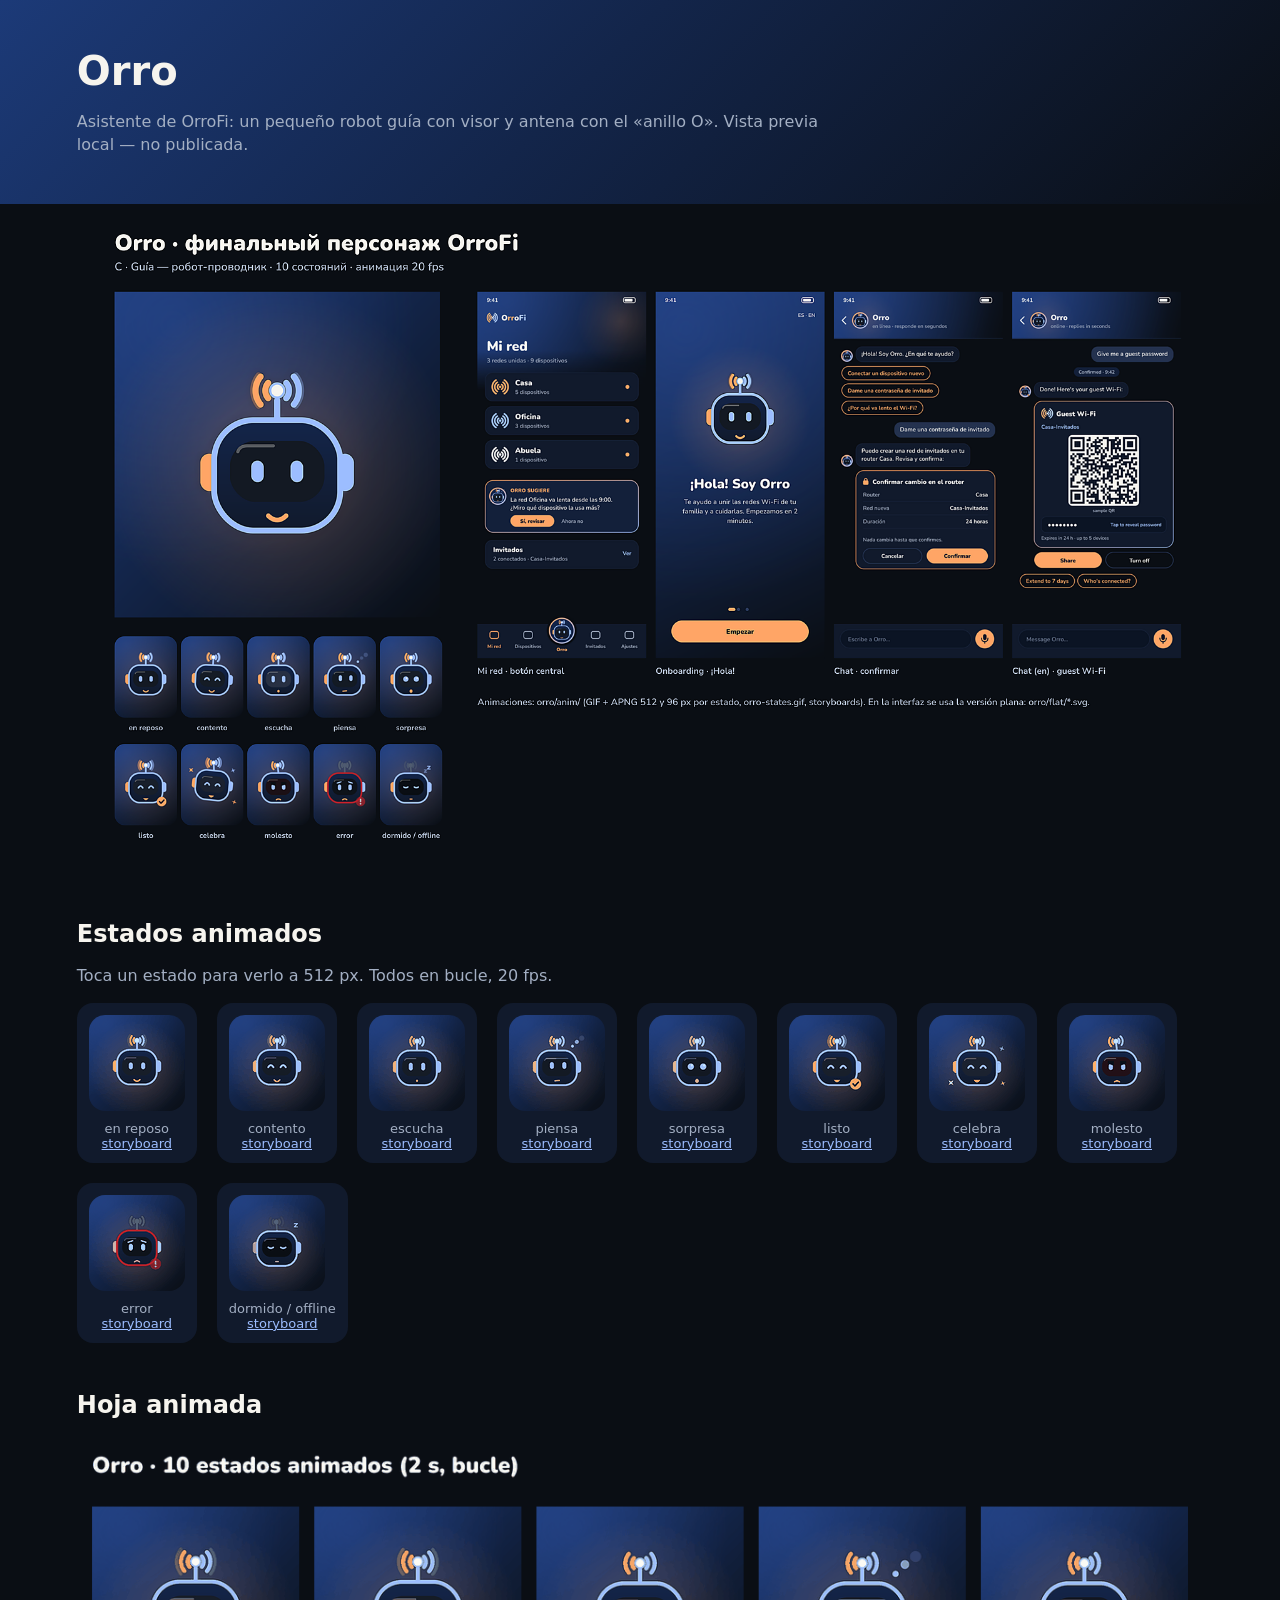
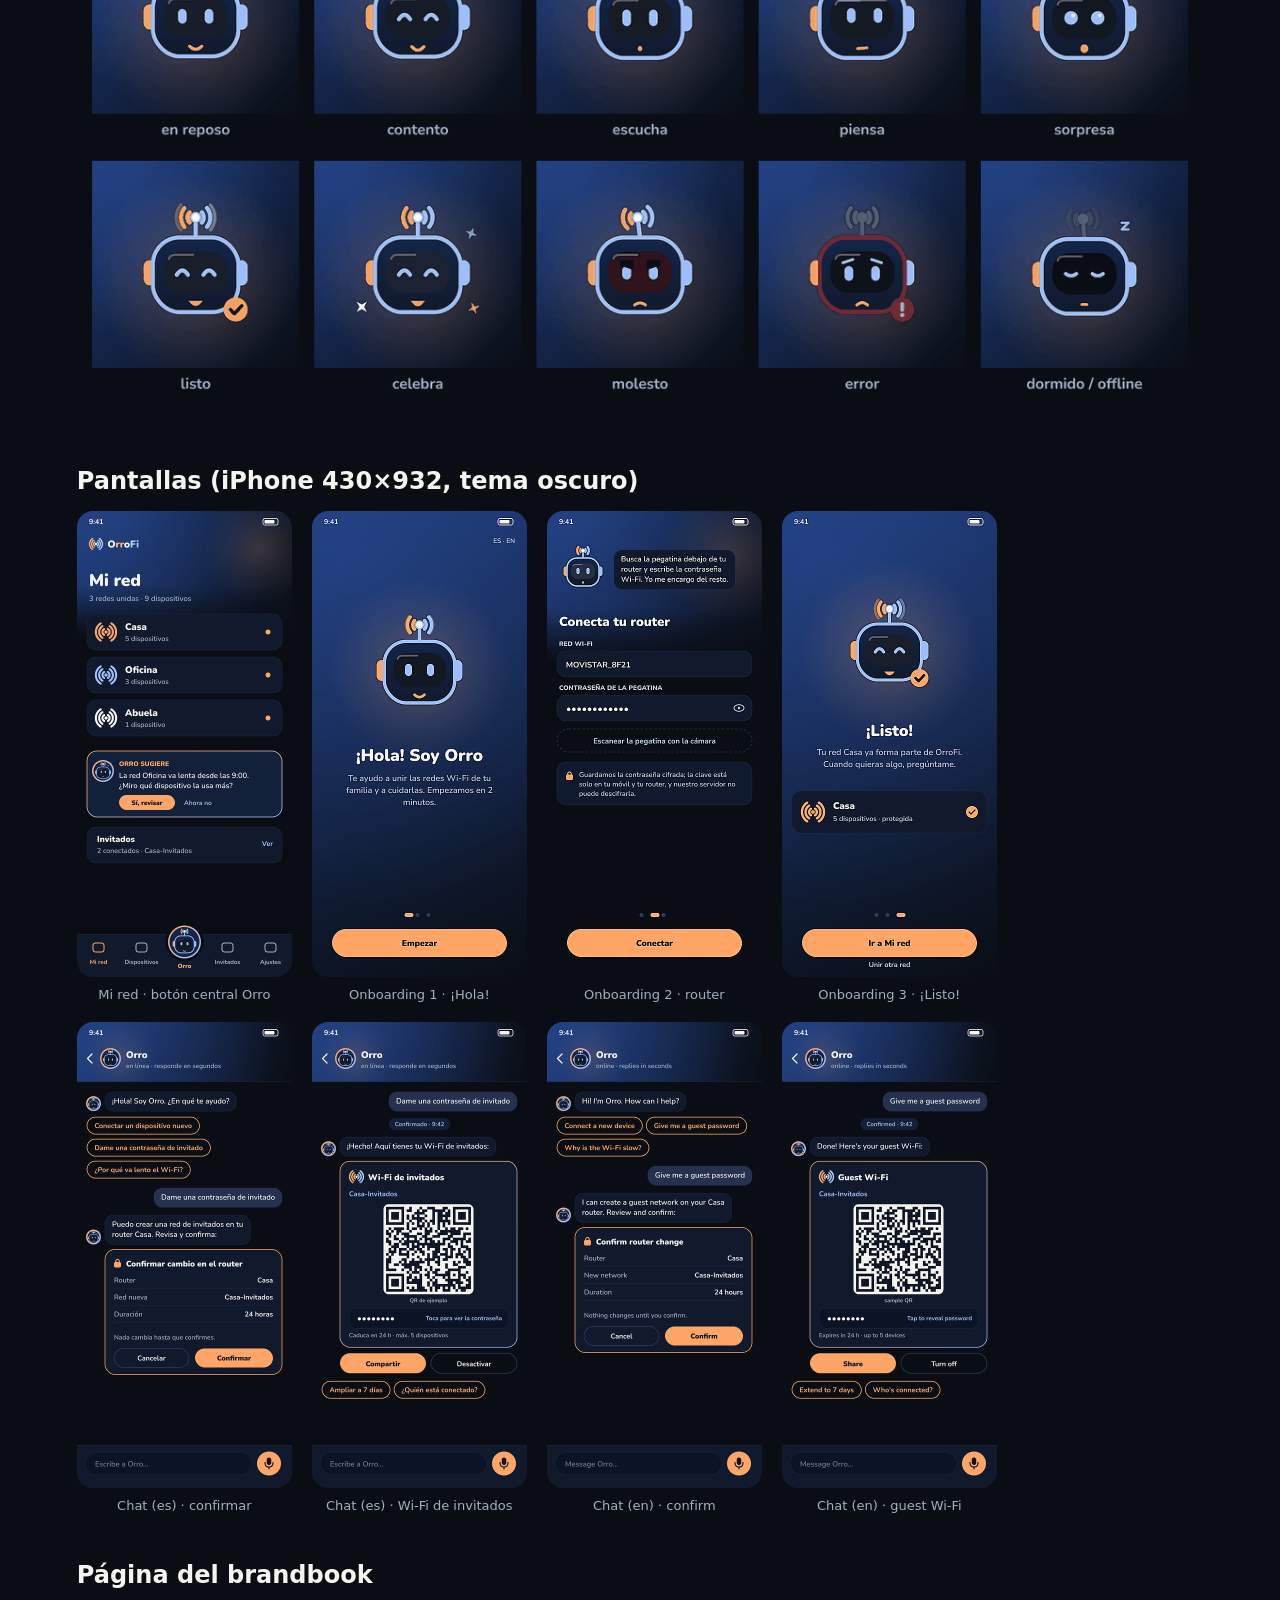
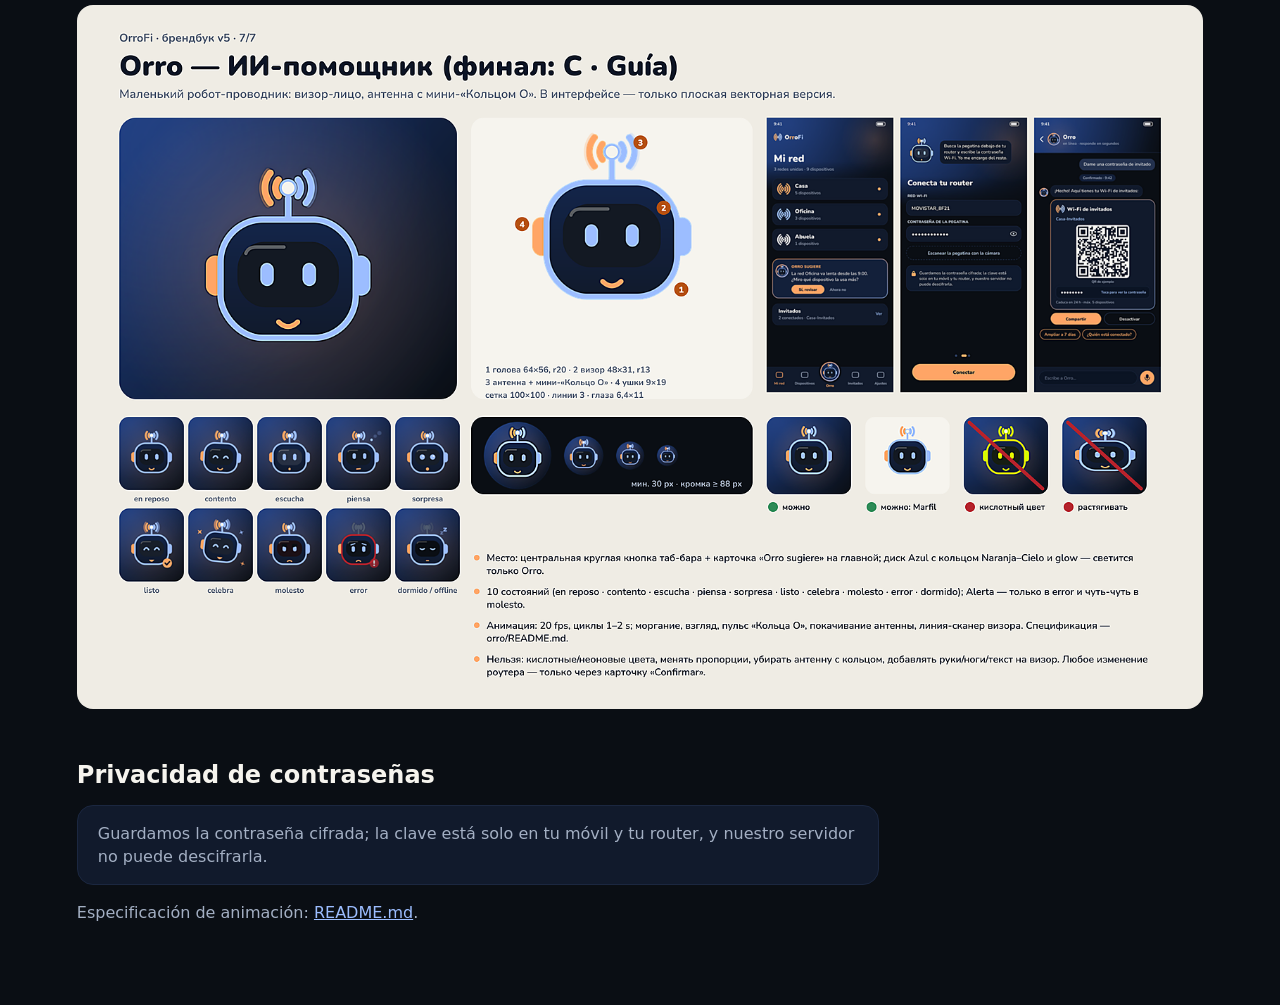
==== index.html @ 73d3e833 "OrroFi preview: brandbook v5 + Orro mockups (fictional data)" ====
<!doctype html><html lang="es"><head><meta charset="utf-8"><meta name="viewport" content="width=device-width,initial-scale=1">
<title>Orro · asistente de OrroFi</title>
<style>
body{margin:0;font-family:Nunito,system-ui,sans-serif;background:#0A0E14;color:#F6F4EE}
header{padding:48px 6vw 32px;background:linear-gradient(135deg,#1C3A78 0%,#13254A 45%,#0A0E14 100%)}
h1{margin:0 0 8px;font-size:40px} h2{margin:48px 0 16px;font-size:24px} p{color:#A3AFC3;max-width:760px;line-height:1.45}
a{color:#9CBDFF} main{padding:0 6vw 64px} img{max-width:100%;height:auto;border-radius:16px}
.row{display:flex;flex-wrap:wrap;gap:20px} figure{margin:0} figcaption{font-size:13px;color:#A3AFC3;margin-top:6px;text-align:center}
.st figure{background:#111A2C;border-radius:16px;padding:12px}
.note{background:#111A2C;border:1px solid #1B2740;border-radius:16px;padding:16px 20px;color:#A3AFC3;max-width:760px}
</style></head><body>
<header><h1>Orro</h1><p>Asistente de OrroFi: un pequeño robot guía con visor y antena con el «anillo O». Vista previa local — no publicada.</p></header>
<main>
<img src="orro-final-overview.png" alt="Orro: personaje, estados y pantallas">
<h2>Estados animados</h2><p>Toca un estado para verlo a 512 px. Todos en bucle, 20 fps.</p><div class="row st"><figure><a href="anim/512/orro-idle-512.gif"><img src="anim/96/orro-idle-96.gif" width="96" height="96" alt="Orro idle"></a><figcaption>en reposo<br><a href="anim/storyboards/storyboard-idle.png">storyboard</a></figcaption></figure><figure><a href="anim/512/orro-content-512.gif"><img src="anim/96/orro-content-96.gif" width="96" height="96" alt="Orro content"></a><figcaption>contento<br><a href="anim/storyboards/storyboard-content.png">storyboard</a></figcaption></figure><figure><a href="anim/512/orro-listening-512.gif"><img src="anim/96/orro-listening-96.gif" width="96" height="96" alt="Orro listening"></a><figcaption>escucha<br><a href="anim/storyboards/storyboard-listening.png">storyboard</a></figcaption></figure><figure><a href="anim/512/orro-thinking-512.gif"><img src="anim/96/orro-thinking-96.gif" width="96" height="96" alt="Orro thinking"></a><figcaption>piensa<br><a href="anim/storyboards/storyboard-thinking.png">storyboard</a></figcaption></figure><figure><a href="anim/512/orro-surprised-512.gif"><img src="anim/96/orro-surprised-96.gif" width="96" height="96" alt="Orro surprised"></a><figcaption>sorpresa<br><a href="anim/storyboards/storyboard-surprised.png">storyboard</a></figcaption></figure><figure><a href="anim/512/orro-success-512.gif"><img src="anim/96/orro-success-96.gif" width="96" height="96" alt="Orro success"></a><figcaption>listo<br><a href="anim/storyboards/storyboard-success.png">storyboard</a></figcaption></figure><figure><a href="anim/512/orro-celebrating-512.gif"><img src="anim/96/orro-celebrating-96.gif" width="96" height="96" alt="Orro celebrating"></a><figcaption>celebra<br><a href="anim/storyboards/storyboard-celebrating.png">storyboard</a></figcaption></figure><figure><a href="anim/512/orro-angry-512.gif"><img src="anim/96/orro-angry-96.gif" width="96" height="96" alt="Orro angry"></a><figcaption>molesto<br><a href="anim/storyboards/storyboard-angry.png">storyboard</a></figcaption></figure><figure><a href="anim/512/orro-error-512.gif"><img src="anim/96/orro-error-96.gif" width="96" height="96" alt="Orro error"></a><figcaption>error<br><a href="anim/storyboards/storyboard-error.png">storyboard</a></figcaption></figure><figure><a href="anim/512/orro-sleepy-512.gif"><img src="anim/96/orro-sleepy-96.gif" width="96" height="96" alt="Orro sleepy"></a><figcaption>dormido / offline<br><a href="anim/storyboards/storyboard-sleepy.png">storyboard</a></figcaption></figure></div>
<h2>Hoja animada</h2><img src="anim/orro-states.gif" alt="10 estados animados de Orro">
<h2>Pantallas (iPhone 430×932, tema oscuro)</h2><div class="row"><figure><img src="screens/01-home-mi-red.png" width="215" alt="Mi red · botón central Orro" loading="lazy"><figcaption>Mi red · botón central Orro</figcaption></figure><figure><img src="screens/02-onboarding-1-hola.png" width="215" alt="Onboarding 1 · ¡Hola!" loading="lazy"><figcaption>Onboarding 1 · ¡Hola!</figcaption></figure><figure><img src="screens/03-onboarding-2-router.png" width="215" alt="Onboarding 2 · router" loading="lazy"><figcaption>Onboarding 2 · router</figcaption></figure><figure><img src="screens/04-onboarding-3-listo.png" width="215" alt="Onboarding 3 · ¡Listo!" loading="lazy"><figcaption>Onboarding 3 · ¡Listo!</figcaption></figure><figure><img src="screens/05-chat-es-1-confirmar.png" width="215" alt="Chat (es) · confirmar" loading="lazy"><figcaption>Chat (es) · confirmar</figcaption></figure><figure><img src="screens/06-chat-es-2-invitados.png" width="215" alt="Chat (es) · Wi‑Fi de invitados" loading="lazy"><figcaption>Chat (es) · Wi‑Fi de invitados</figcaption></figure><figure><img src="screens/07-chat-en-1-confirmar.png" width="215" alt="Chat (en) · confirm" loading="lazy"><figcaption>Chat (en) · confirm</figcaption></figure><figure><img src="screens/08-chat-en-2-invitados.png" width="215" alt="Chat (en) · guest Wi‑Fi" loading="lazy"><figcaption>Chat (en) · guest Wi‑Fi</figcaption></figure></div>
<h2>Página del brandbook</h2><img src="brandbook-v5-7-orro.png" alt="Brandbook v5, página 7: Orro" loading="lazy">
<h2>Privacidad de contraseñas</h2><p class="note">Guardamos la contraseña cifrada; la clave está solo en tu móvil y tu router, y nuestro servidor no puede descifrarla.</p>
<p>Especificación de animación: <a href="ORRO.md">README.md</a>.</p>
</main></body></html>
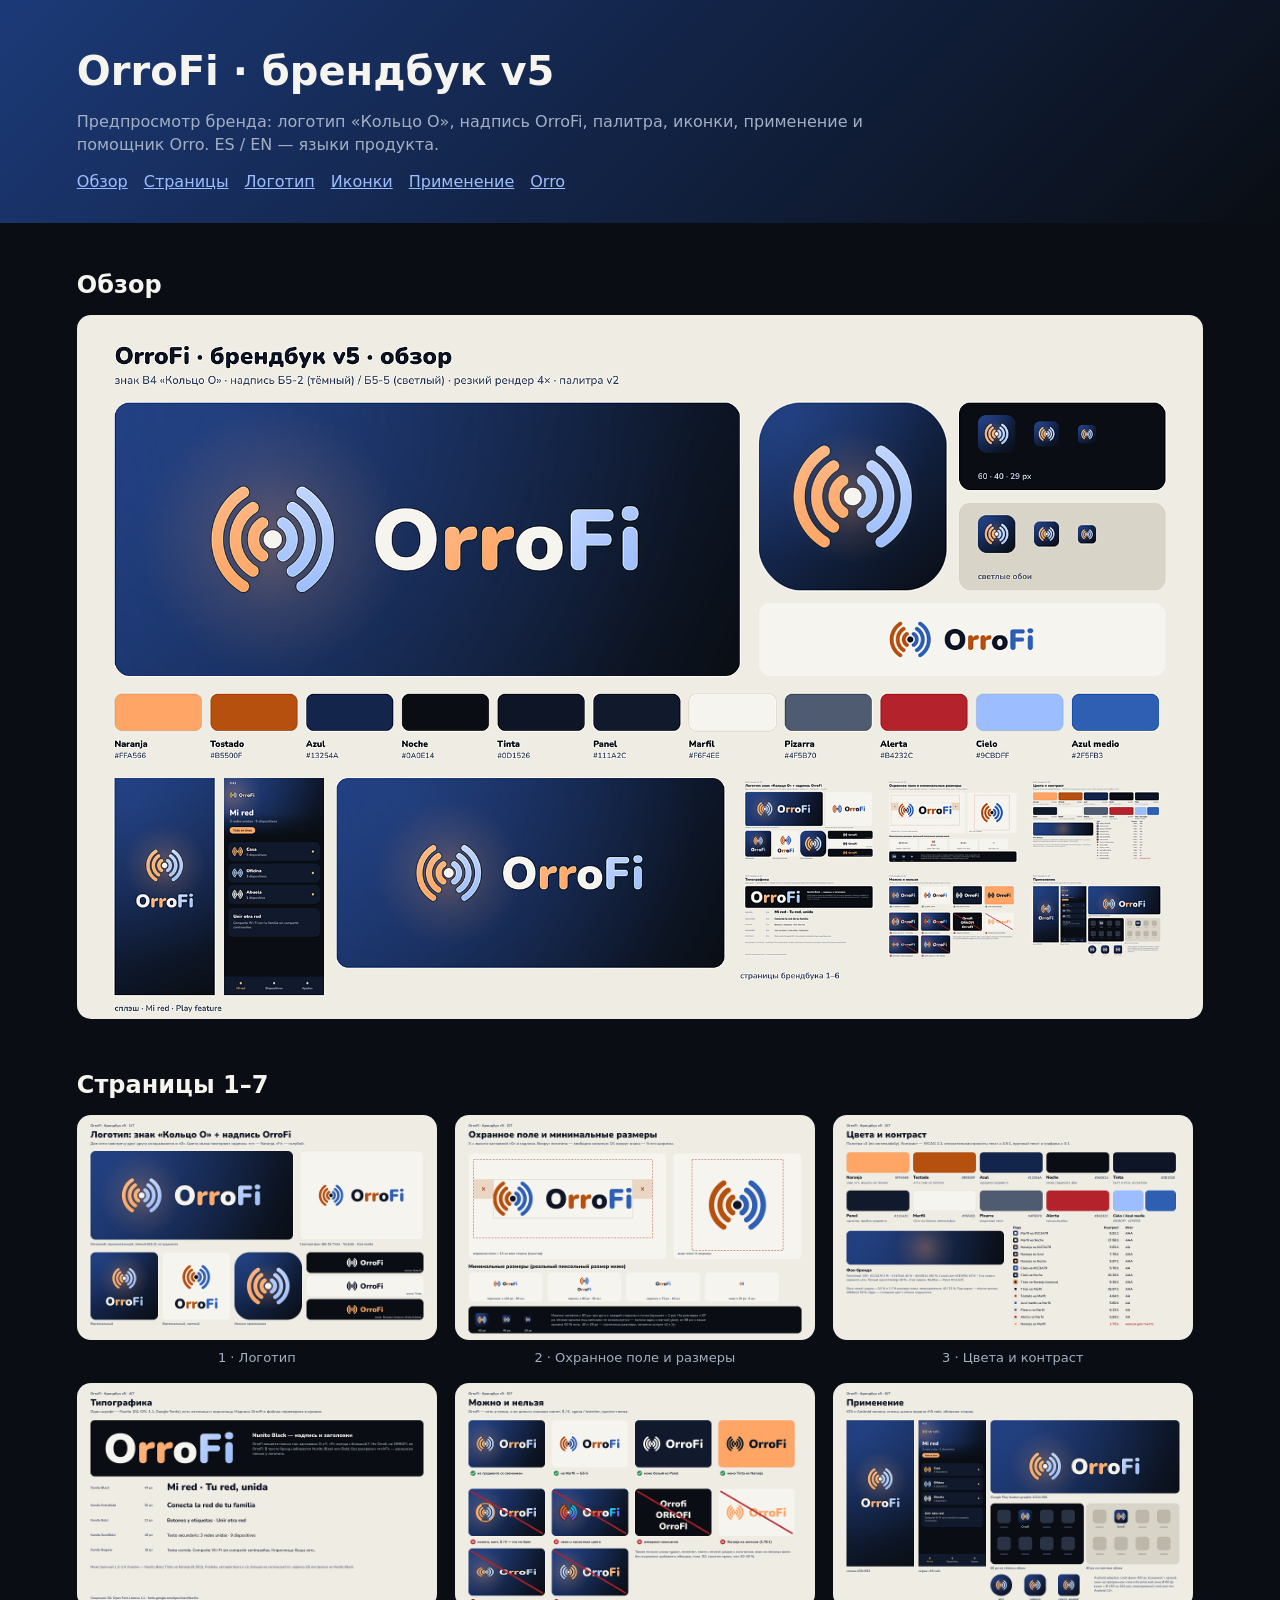
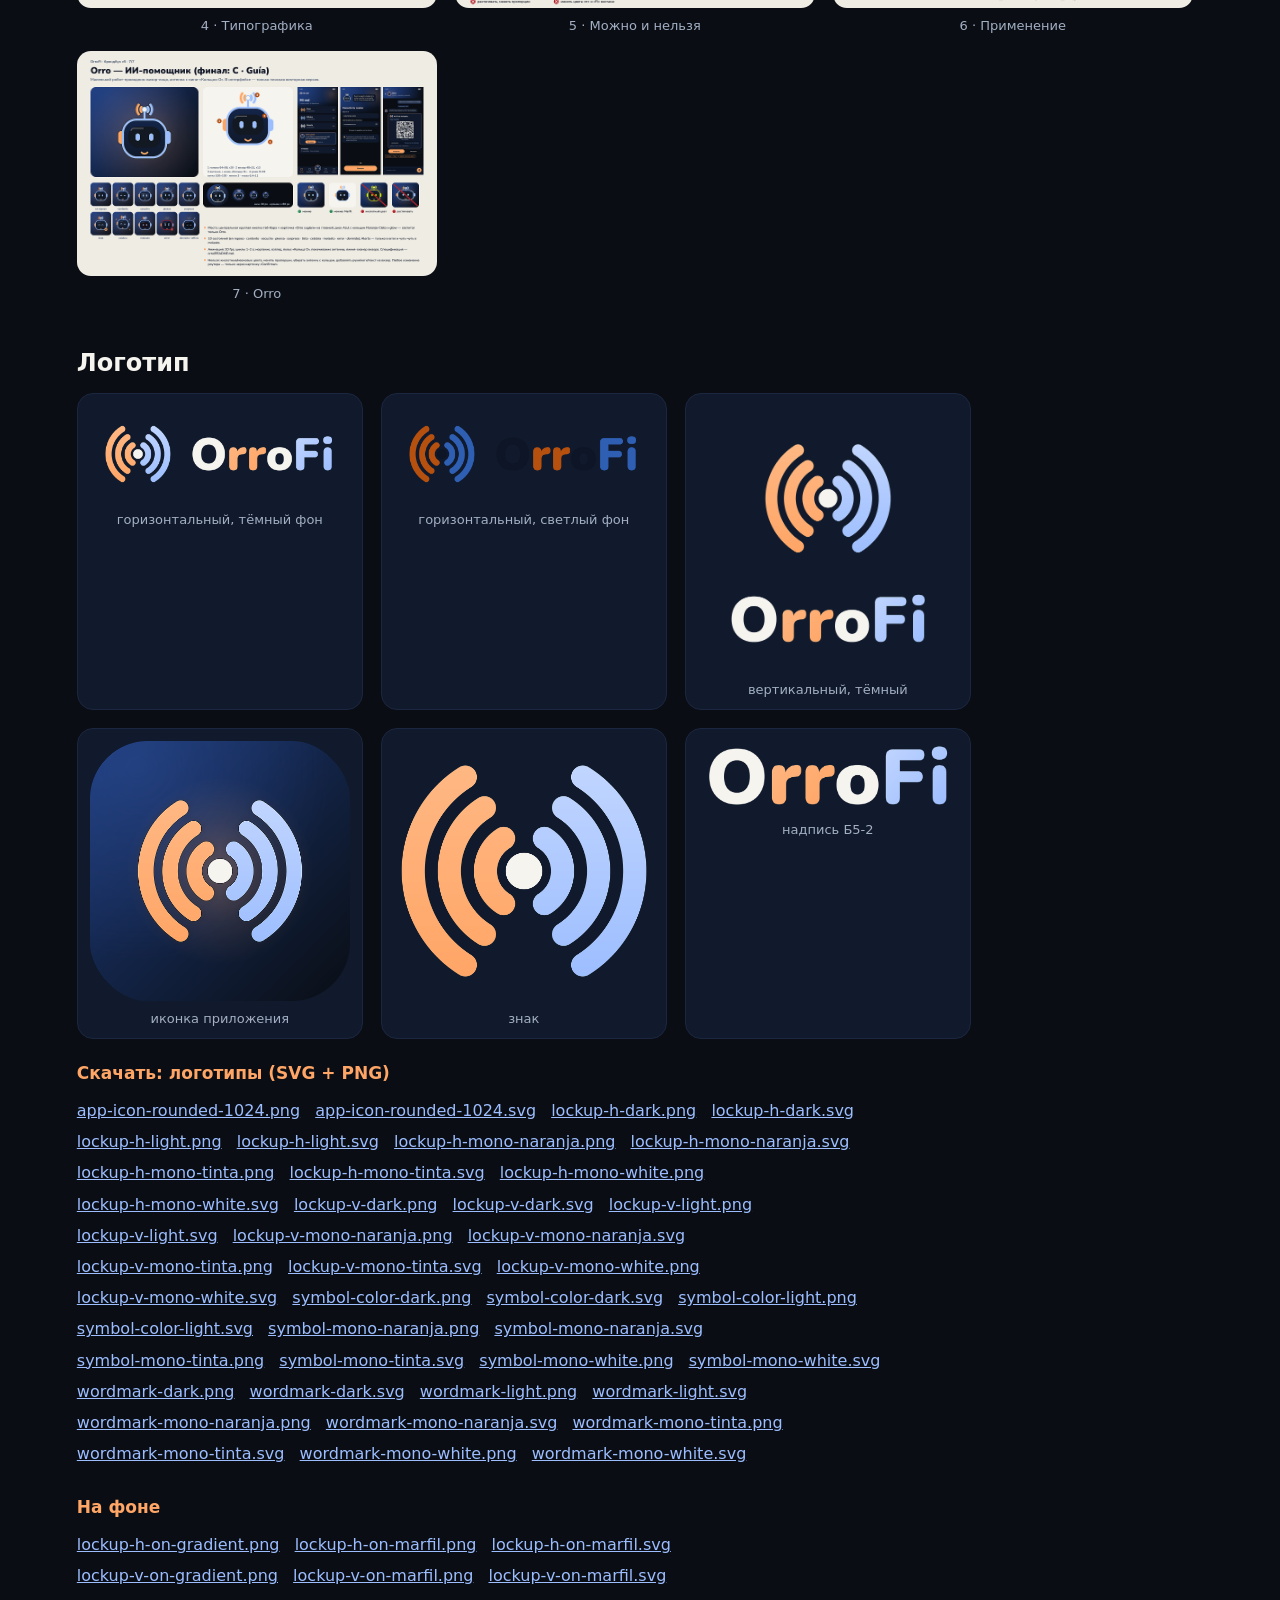
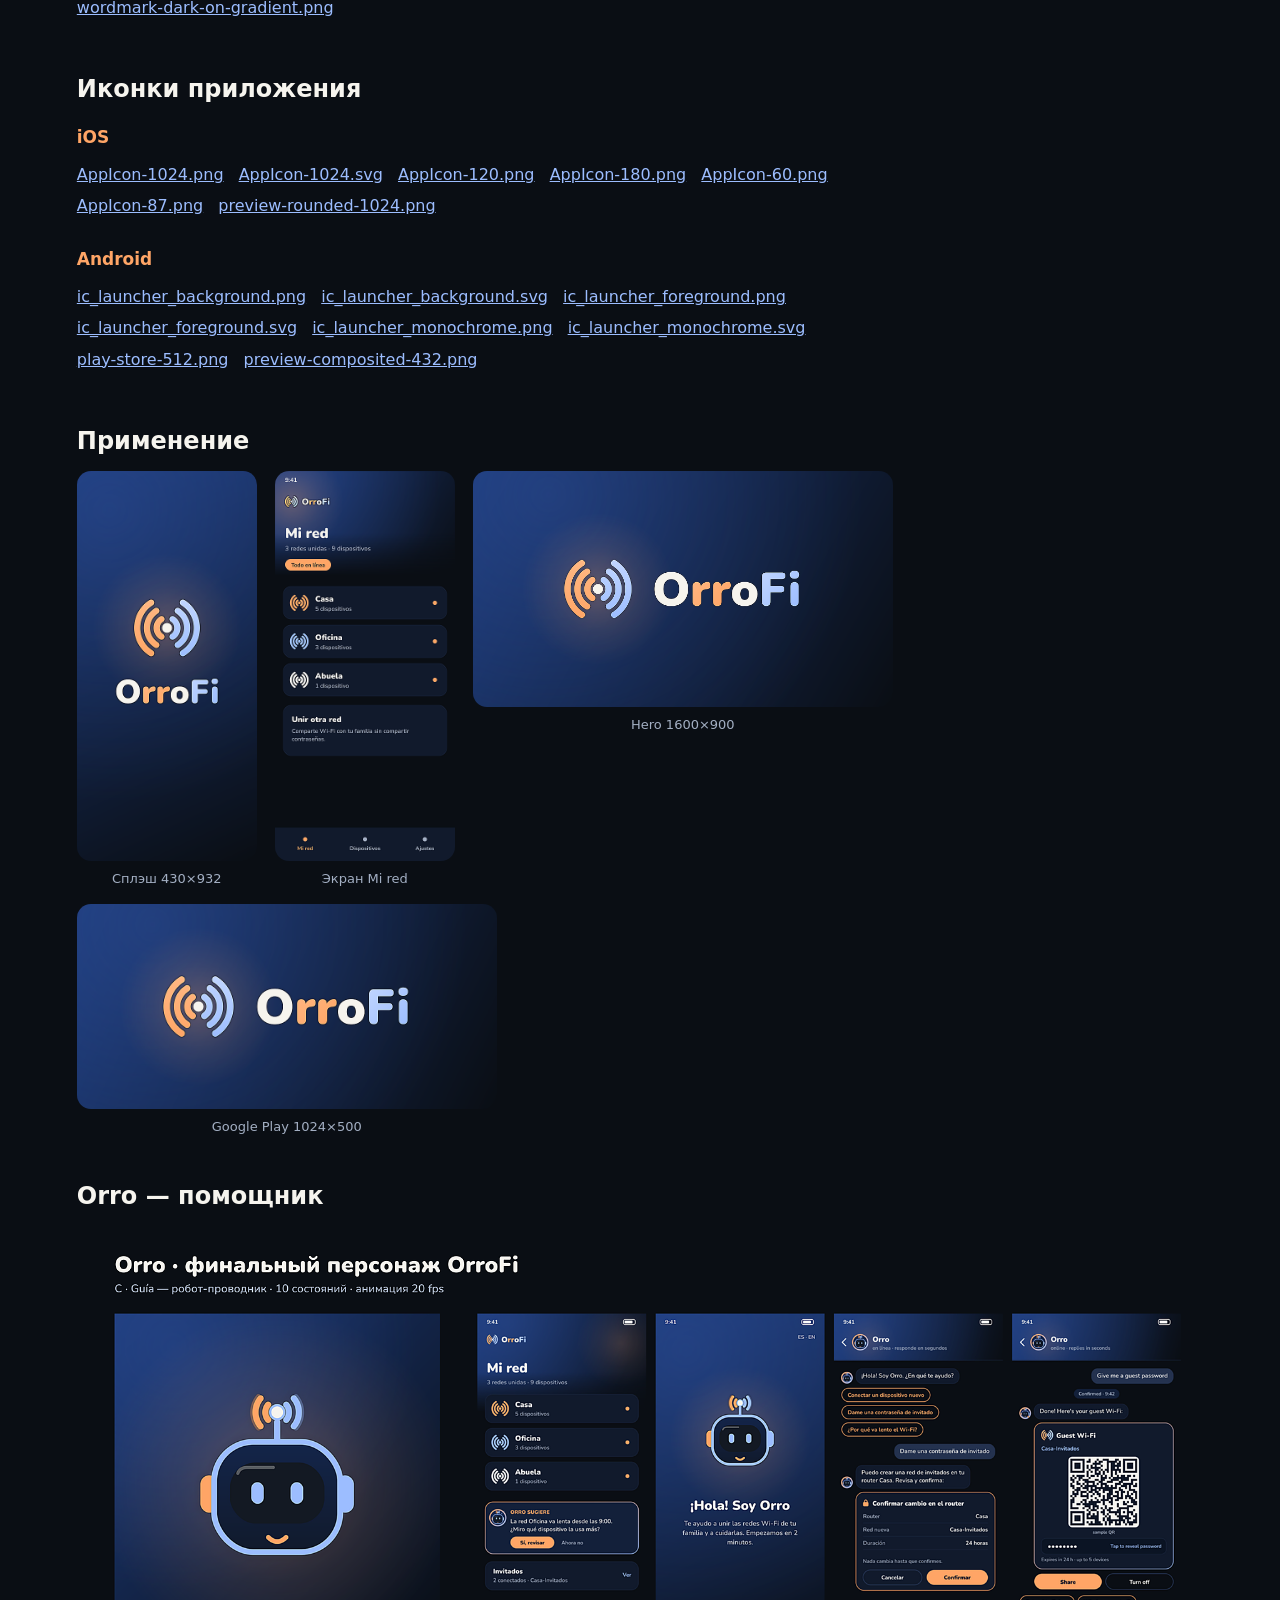
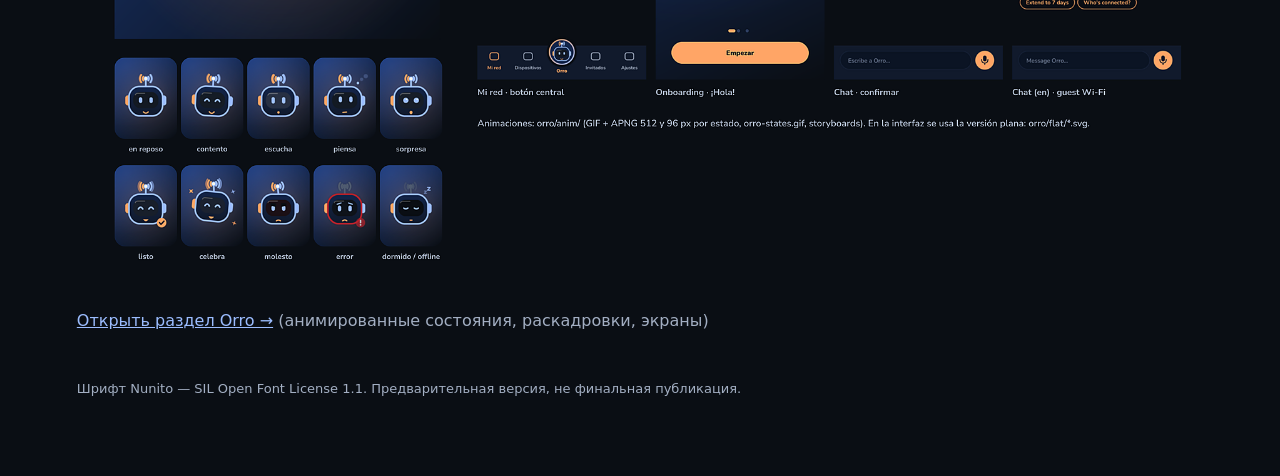
==== commit f3c565b3: "Use designer's full preview-site static (brandbook v5 + Orro)" ====
--- a/index.html
+++ b/index.html
@@ -1,21 +1,24 @@
-<!doctype html><html lang="es"><head><meta charset="utf-8"><meta name="viewport" content="width=device-width,initial-scale=1">
-<title>Orro · asistente de OrroFi</title>
-<style>
-body{margin:0;font-family:Nunito,system-ui,sans-serif;background:#0A0E14;color:#F6F4EE}
+<!doctype html><html lang="ru"><head><meta charset="utf-8"><meta name="viewport" content="width=device-width,initial-scale=1">
+<title>OrroFi · brandbook v5 preview</title><link rel="icon" type="image/png" href="icons/ios/AppIcon-60.png"><style>body{margin:0;font-family:Nunito,system-ui,-apple-system,Segoe UI,sans-serif;background:#0A0E14;color:#F6F4EE}
 header{padding:48px 6vw 32px;background:linear-gradient(135deg,#1C3A78 0%,#13254A 45%,#0A0E14 100%)}
-h1{margin:0 0 8px;font-size:40px} h2{margin:48px 0 16px;font-size:24px} p{color:#A3AFC3;max-width:760px;line-height:1.45}
-a{color:#9CBDFF} main{padding:0 6vw 64px} img{max-width:100%;height:auto;border-radius:16px}
-.row{display:flex;flex-wrap:wrap;gap:20px} figure{margin:0} figcaption{font-size:13px;color:#A3AFC3;margin-top:6px;text-align:center}
-.st figure{background:#111A2C;border-radius:16px;padding:12px}
-.note{background:#111A2C;border:1px solid #1B2740;border-radius:16px;padding:16px 20px;color:#A3AFC3;max-width:760px}
-</style></head><body>
-<header><h1>Orro</h1><p>Asistente de OrroFi: un pequeño robot guía con visor y antena con el «anillo O». Vista previa local — no publicada.</p></header>
+h1{margin:0 0 8px;font-size:40px}h2{margin:48px 0 16px;font-size:24px}h3{margin:24px 0 10px;font-size:17px;color:#FFA566}
+p,li{color:#A3AFC3;line-height:1.45;max-width:820px}a{color:#9CBDFF}main{padding:0 6vw 64px}
+img{max-width:100%;height:auto;border-radius:14px}.row{display:flex;flex-wrap:wrap;gap:18px}figure{margin:0}
+figcaption{font-size:13px;color:#A3AFC3;margin-top:6px;text-align:center}.tile{background:#111A2C;border:1px solid #1B2740;border-radius:16px;padding:12px}
+.dl a{display:inline-block;margin:0 10px 8px 0}nav a{margin-right:16px}</style></head><body>
+<header><h1>OrroFi · брендбук v5</h1><p>Предпросмотр бренда: логотип «Кольцо O», надпись OrroFi, палитра, иконки, применение и помощник Orro. ES / EN — языки продукта.</p>
+<nav><a href="#overview">Обзор</a><a href="#pages">Страницы</a><a href="#logo">Логотип</a><a href="#icons">Иконки</a><a href="#usage">Применение</a><a href="orro/index.html">Orro</a></nav></header>
 <main>
-<img src="orro-final-overview.png" alt="Orro: personaje, estados y pantallas">
-<h2>Estados animados</h2><p>Toca un estado para verlo a 512 px. Todos en bucle, 20 fps.</p><div class="row st"><figure><a href="anim/512/orro-idle-512.gif"><img src="anim/96/orro-idle-96.gif" width="96" height="96" alt="Orro idle"></a><figcaption>en reposo<br><a href="anim/storyboards/storyboard-idle.png">storyboard</a></figcaption></figure><figure><a href="anim/512/orro-content-512.gif"><img src="anim/96/orro-content-96.gif" width="96" height="96" alt="Orro content"></a><figcaption>contento<br><a href="anim/storyboards/storyboard-content.png">storyboard</a></figcaption></figure><figure><a href="anim/512/orro-listening-512.gif"><img src="anim/96/orro-listening-96.gif" width="96" height="96" alt="Orro listening"></a><figcaption>escucha<br><a href="anim/storyboards/storyboard-listening.png">storyboard</a></figcaption></figure><figure><a href="anim/512/orro-thinking-512.gif"><img src="anim/96/orro-thinking-96.gif" width="96" height="96" alt="Orro thinking"></a><figcaption>piensa<br><a href="anim/storyboards/storyboard-thinking.png">storyboard</a></figcaption></figure><figure><a href="anim/512/orro-surprised-512.gif"><img src="anim/96/orro-surprised-96.gif" width="96" height="96" alt="Orro surprised"></a><figcaption>sorpresa<br><a href="anim/storyboards/storyboard-surprised.png">storyboard</a></figcaption></figure><figure><a href="anim/512/orro-success-512.gif"><img src="anim/96/orro-success-96.gif" width="96" height="96" alt="Orro success"></a><figcaption>listo<br><a href="anim/storyboards/storyboard-success.png">storyboard</a></figcaption></figure><figure><a href="anim/512/orro-celebrating-512.gif"><img src="anim/96/orro-celebrating-96.gif" width="96" height="96" alt="Orro celebrating"></a><figcaption>celebra<br><a href="anim/storyboards/storyboard-celebrating.png">storyboard</a></figcaption></figure><figure><a href="anim/512/orro-angry-512.gif"><img src="anim/96/orro-angry-96.gif" width="96" height="96" alt="Orro angry"></a><figcaption>molesto<br><a href="anim/storyboards/storyboard-angry.png">storyboard</a></figcaption></figure><figure><a href="anim/512/orro-error-512.gif"><img src="anim/96/orro-error-96.gif" width="96" height="96" alt="Orro error"></a><figcaption>error<br><a href="anim/storyboards/storyboard-error.png">storyboard</a></figcaption></figure><figure><a href="anim/512/orro-sleepy-512.gif"><img src="anim/96/orro-sleepy-96.gif" width="96" height="96" alt="Orro sleepy"></a><figcaption>dormido / offline<br><a href="anim/storyboards/storyboard-sleepy.png">storyboard</a></figcaption></figure></div>
-<h2>Hoja animada</h2><img src="anim/orro-states.gif" alt="10 estados animados de Orro">
-<h2>Pantallas (iPhone 430×932, tema oscuro)</h2><div class="row"><figure><img src="screens/01-home-mi-red.png" width="215" alt="Mi red · botón central Orro" loading="lazy"><figcaption>Mi red · botón central Orro</figcaption></figure><figure><img src="screens/02-onboarding-1-hola.png" width="215" alt="Onboarding 1 · ¡Hola!" loading="lazy"><figcaption>Onboarding 1 · ¡Hola!</figcaption></figure><figure><img src="screens/03-onboarding-2-router.png" width="215" alt="Onboarding 2 · router" loading="lazy"><figcaption>Onboarding 2 · router</figcaption></figure><figure><img src="screens/04-onboarding-3-listo.png" width="215" alt="Onboarding 3 · ¡Listo!" loading="lazy"><figcaption>Onboarding 3 · ¡Listo!</figcaption></figure><figure><img src="screens/05-chat-es-1-confirmar.png" width="215" alt="Chat (es) · confirmar" loading="lazy"><figcaption>Chat (es) · confirmar</figcaption></figure><figure><img src="screens/06-chat-es-2-invitados.png" width="215" alt="Chat (es) · Wi‑Fi de invitados" loading="lazy"><figcaption>Chat (es) · Wi‑Fi de invitados</figcaption></figure><figure><img src="screens/07-chat-en-1-confirmar.png" width="215" alt="Chat (en) · confirm" loading="lazy"><figcaption>Chat (en) · confirm</figcaption></figure><figure><img src="screens/08-chat-en-2-invitados.png" width="215" alt="Chat (en) · guest Wi‑Fi" loading="lazy"><figcaption>Chat (en) · guest Wi‑Fi</figcaption></figure></div>
-<h2>Página del brandbook</h2><img src="brandbook-v5-7-orro.png" alt="Brandbook v5, página 7: Orro" loading="lazy">
-<h2>Privacidad de contraseñas</h2><p class="note">Guardamos la contraseña cifrada; la clave está solo en tu móvil y tu router, y nuestro servidor no puede descifrarla.</p>
-<p>Especificación de animación: <a href="ORRO.md">README.md</a>.</p>
+<h2 id="overview">Обзор</h2><a href="brandbook/overview-v5.png"><img src="brandbook/overview-v5.png" alt="Обзор брендбука OrroFi v5"></a>
+<h2 id="pages">Страницы 1–7</h2><div class="row"><figure><a href="brandbook/brandbook-v5-1.png"><img src="brandbook/brandbook-v5-1.png" alt="1 · Логотип" width="360" loading="lazy"></a><figcaption>1 · Логотип</figcaption></figure><figure><a href="brandbook/brandbook-v5-2.png"><img src="brandbook/brandbook-v5-2.png" alt="2 · Охранное поле и размеры" width="360" loading="lazy"></a><figcaption>2 · Охранное поле и размеры</figcaption></figure><figure><a href="brandbook/brandbook-v5-3.png"><img src="brandbook/brandbook-v5-3.png" alt="3 · Цвета и контраст" width="360" loading="lazy"></a><figcaption>3 · Цвета и контраст</figcaption></figure><figure><a href="brandbook/brandbook-v5-4.png"><img src="brandbook/brandbook-v5-4.png" alt="4 · Типографика" width="360" loading="lazy"></a><figcaption>4 · Типографика</figcaption></figure><figure><a href="brandbook/brandbook-v5-5.png"><img src="brandbook/brandbook-v5-5.png" alt="5 · Можно и нельзя" width="360" loading="lazy"></a><figcaption>5 · Можно и нельзя</figcaption></figure><figure><a href="brandbook/brandbook-v5-6.png"><img src="brandbook/brandbook-v5-6.png" alt="6 · Применение" width="360" loading="lazy"></a><figcaption>6 · Применение</figcaption></figure><figure><a href="brandbook/brandbook-v5-7-orro.png"><img src="brandbook/brandbook-v5-7-orro.png" alt="7 · Orro" width="360" loading="lazy"></a><figcaption>7 · Orro</figcaption></figure></div>
+<h2 id="logo">Логотип</h2><div class="row"><figure class="tile" style="width:260px"><img src="logo/lockup-h-dark.png" alt="горизонтальный, тёмный фон" loading="lazy"><figcaption>горизонтальный, тёмный фон</figcaption></figure><figure class="tile" style="width:260px"><img src="logo/lockup-h-light.png" alt="горизонтальный, светлый фон" loading="lazy"><figcaption>горизонтальный, светлый фон</figcaption></figure><figure class="tile" style="width:260px"><img src="logo/lockup-v-dark.png" alt="вертикальный, тёмный" loading="lazy"><figcaption>вертикальный, тёмный</figcaption></figure><figure class="tile" style="width:260px"><img src="logo/app-icon-rounded-1024.png" alt="иконка приложения" loading="lazy"><figcaption>иконка приложения</figcaption></figure><figure class="tile" style="width:260px"><img src="logo/symbol-color-dark.png" alt="знак" loading="lazy"><figcaption>знак</figcaption></figure><figure class="tile" style="width:260px"><img src="logo/wordmark-dark.png" alt="надпись Б5‑2" loading="lazy"><figcaption>надпись Б5‑2</figcaption></figure></div>
+<h3>Скачать: логотипы (SVG + PNG)</h3><p class="dl"><a href="logo/app-icon-rounded-1024.png" download>app-icon-rounded-1024.png</a> <a href="logo/app-icon-rounded-1024.svg" download>app-icon-rounded-1024.svg</a> <a href="logo/lockup-h-dark.png" download>lockup-h-dark.png</a> <a href="logo/lockup-h-dark.svg" download>lockup-h-dark.svg</a> <a href="logo/lockup-h-light.png" download>lockup-h-light.png</a> <a href="logo/lockup-h-light.svg" download>lockup-h-light.svg</a> <a href="logo/lockup-h-mono-naranja.png" download>lockup-h-mono-naranja.png</a> <a href="logo/lockup-h-mono-naranja.svg" download>lockup-h-mono-naranja.svg</a> <a href="logo/lockup-h-mono-tinta.png" download>lockup-h-mono-tinta.png</a> <a href="logo/lockup-h-mono-tinta.svg" download>lockup-h-mono-tinta.svg</a> <a href="logo/lockup-h-mono-white.png" download>lockup-h-mono-white.png</a> <a href="logo/lockup-h-mono-white.svg" download>lockup-h-mono-white.svg</a> <a href="logo/lockup-v-dark.png" download>lockup-v-dark.png</a> <a href="logo/lockup-v-dark.svg" download>lockup-v-dark.svg</a> <a href="logo/lockup-v-light.png" download>lockup-v-light.png</a> <a href="logo/lockup-v-light.svg" download>lockup-v-light.svg</a> <a href="logo/lockup-v-mono-naranja.png" download>lockup-v-mono-naranja.png</a> <a href="logo/lockup-v-mono-naranja.svg" download>lockup-v-mono-naranja.svg</a> <a href="logo/lockup-v-mono-tinta.png" download>lockup-v-mono-tinta.png</a> <a href="logo/lockup-v-mono-tinta.svg" download>lockup-v-mono-tinta.svg</a> <a href="logo/lockup-v-mono-white.png" download>lockup-v-mono-white.png</a> <a href="logo/lockup-v-mono-white.svg" download>lockup-v-mono-white.svg</a> <a href="logo/symbol-color-dark.png" download>symbol-color-dark.png</a> <a href="logo/symbol-color-dark.svg" download>symbol-color-dark.svg</a> <a href="logo/symbol-color-light.png" download>symbol-color-light.png</a> <a href="logo/symbol-color-light.svg" download>symbol-color-light.svg</a> <a href="logo/symbol-mono-naranja.png" download>symbol-mono-naranja.png</a> <a href="logo/symbol-mono-naranja.svg" download>symbol-mono-naranja.svg</a> <a href="logo/symbol-mono-tinta.png" download>symbol-mono-tinta.png</a> <a href="logo/symbol-mono-tinta.svg" download>symbol-mono-tinta.svg</a> <a href="logo/symbol-mono-white.png" download>symbol-mono-white.png</a> <a href="logo/symbol-mono-white.svg" download>symbol-mono-white.svg</a> <a href="logo/wordmark-dark.png" download>wordmark-dark.png</a> <a href="logo/wordmark-dark.svg" download>wordmark-dark.svg</a> <a href="logo/wordmark-light.png" download>wordmark-light.png</a> <a href="logo/wordmark-light.svg" download>wordmark-light.svg</a> <a href="logo/wordmark-mono-naranja.png" download>wordmark-mono-naranja.png</a> <a href="logo/wordmark-mono-naranja.svg" download>wordmark-mono-naranja.svg</a> <a href="logo/wordmark-mono-tinta.png" download>wordmark-mono-tinta.png</a> <a href="logo/wordmark-mono-tinta.svg" download>wordmark-mono-tinta.svg</a> <a href="logo/wordmark-mono-white.png" download>wordmark-mono-white.png</a> <a href="logo/wordmark-mono-white.svg" download>wordmark-mono-white.svg</a></p>
+<h3>На фоне</h3><p class="dl"><a href="logo/on-bg/lockup-h-on-gradient.png" download>lockup-h-on-gradient.png</a> <a href="logo/on-bg/lockup-h-on-marfil.png" download>lockup-h-on-marfil.png</a> <a href="logo/on-bg/lockup-h-on-marfil.svg" download>lockup-h-on-marfil.svg</a> <a href="logo/on-bg/lockup-v-on-gradient.png" download>lockup-v-on-gradient.png</a> <a href="logo/on-bg/lockup-v-on-marfil.png" download>lockup-v-on-marfil.png</a> <a href="logo/on-bg/lockup-v-on-marfil.svg" download>lockup-v-on-marfil.svg</a> <a href="logo/on-bg/wordmark-dark-on-gradient.png" download>wordmark-dark-on-gradient.png</a></p>
+<h2 id="icons">Иконки приложения</h2>
+<h3>iOS</h3><p class="dl"><a href="icons/ios/AppIcon-1024.png" download>AppIcon-1024.png</a> <a href="icons/ios/AppIcon-1024.svg" download>AppIcon-1024.svg</a> <a href="icons/ios/AppIcon-120.png" download>AppIcon-120.png</a> <a href="icons/ios/AppIcon-180.png" download>AppIcon-180.png</a> <a href="icons/ios/AppIcon-60.png" download>AppIcon-60.png</a> <a href="icons/ios/AppIcon-87.png" download>AppIcon-87.png</a> <a href="icons/ios/preview-rounded-1024.png" download>preview-rounded-1024.png</a></p><h3>Android</h3><p class="dl"><a href="icons/android/ic_launcher_background.png" download>ic_launcher_background.png</a> <a href="icons/android/ic_launcher_background.svg" download>ic_launcher_background.svg</a> <a href="icons/android/ic_launcher_foreground.png" download>ic_launcher_foreground.png</a> <a href="icons/android/ic_launcher_foreground.svg" download>ic_launcher_foreground.svg</a> <a href="icons/android/ic_launcher_monochrome.png" download>ic_launcher_monochrome.png</a> <a href="icons/android/ic_launcher_monochrome.svg" download>ic_launcher_monochrome.svg</a> <a href="icons/android/play-store-512.png" download>play-store-512.png</a> <a href="icons/android/preview-composited-432.png" download>preview-composited-432.png</a></p>
+<h2 id="usage">Применение</h2><div class="row"><figure><a href="usage/splash-430x932.png"><img src="usage/splash-430x932.png" alt="Сплэш 430×932" width="180" loading="lazy"></a><figcaption>Сплэш 430×932</figcaption></figure><figure><a href="usage/app-mi-red-430x932.png"><img src="usage/app-mi-red-430x932.png" alt="Экран Mi red" width="180" loading="lazy"></a><figcaption>Экран Mi red</figcaption></figure><figure><a href="usage/hero-1600x900.png"><img src="usage/hero-1600x900.png" alt="Hero 1600×900" width="420" loading="lazy"></a><figcaption>Hero 1600×900</figcaption></figure><figure><a href="usage/play-feature-1024x500.png"><img src="usage/play-feature-1024x500.png" alt="Google Play 1024×500" width="420" loading="lazy"></a><figcaption>Google Play 1024×500</figcaption></figure></div>
+<h2 id="orro">Orro — помощник</h2>
+<a href="orro/index.html"><img src="orro/orro-final-overview.png" alt="Orro: персонаж, состояния, экраны" loading="lazy"></a>
+<p><a href="orro/index.html">Открыть раздел Orro →</a> (анимированные состояния, раскадровки, экраны)</p>
+<p style="margin-top:48px;font-size:13px">Шрифт Nunito — SIL Open Font License 1.1. Предварительная версия, не финальная публикация.</p>
 </main></body></html>
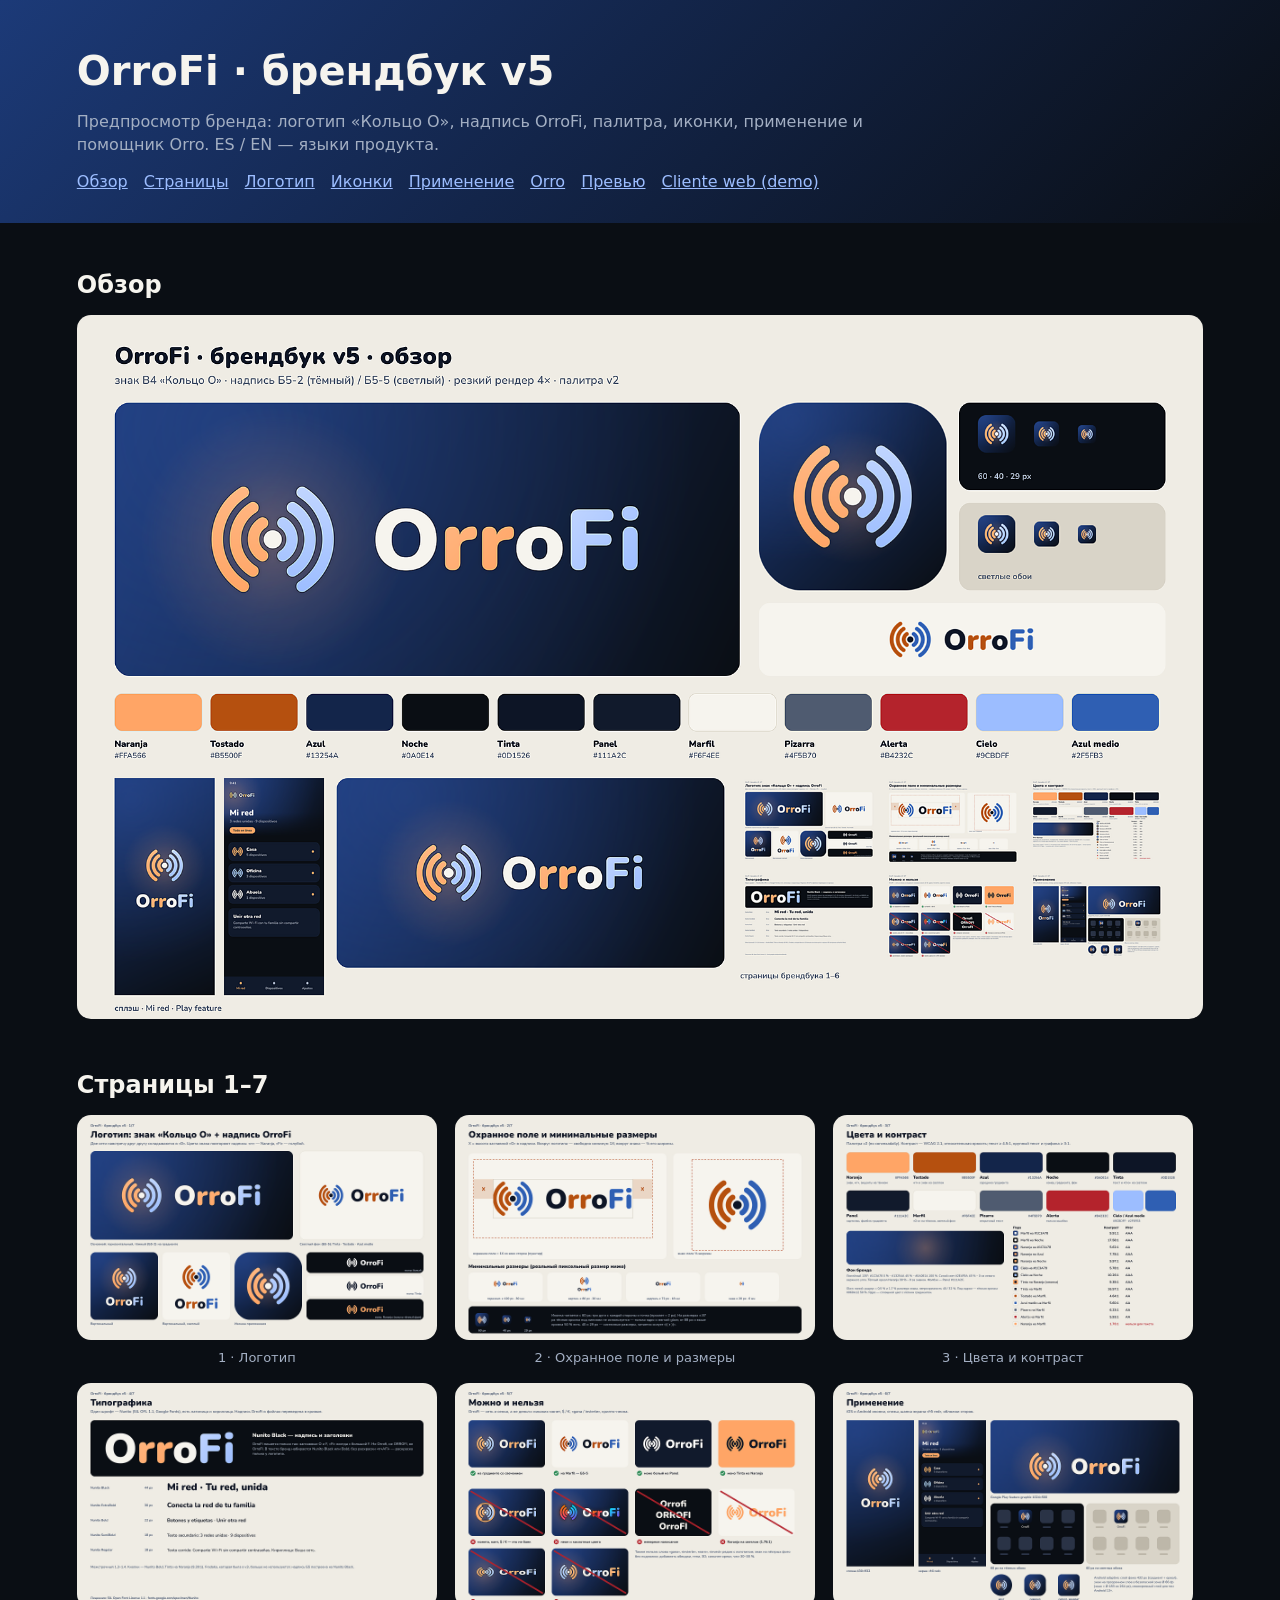
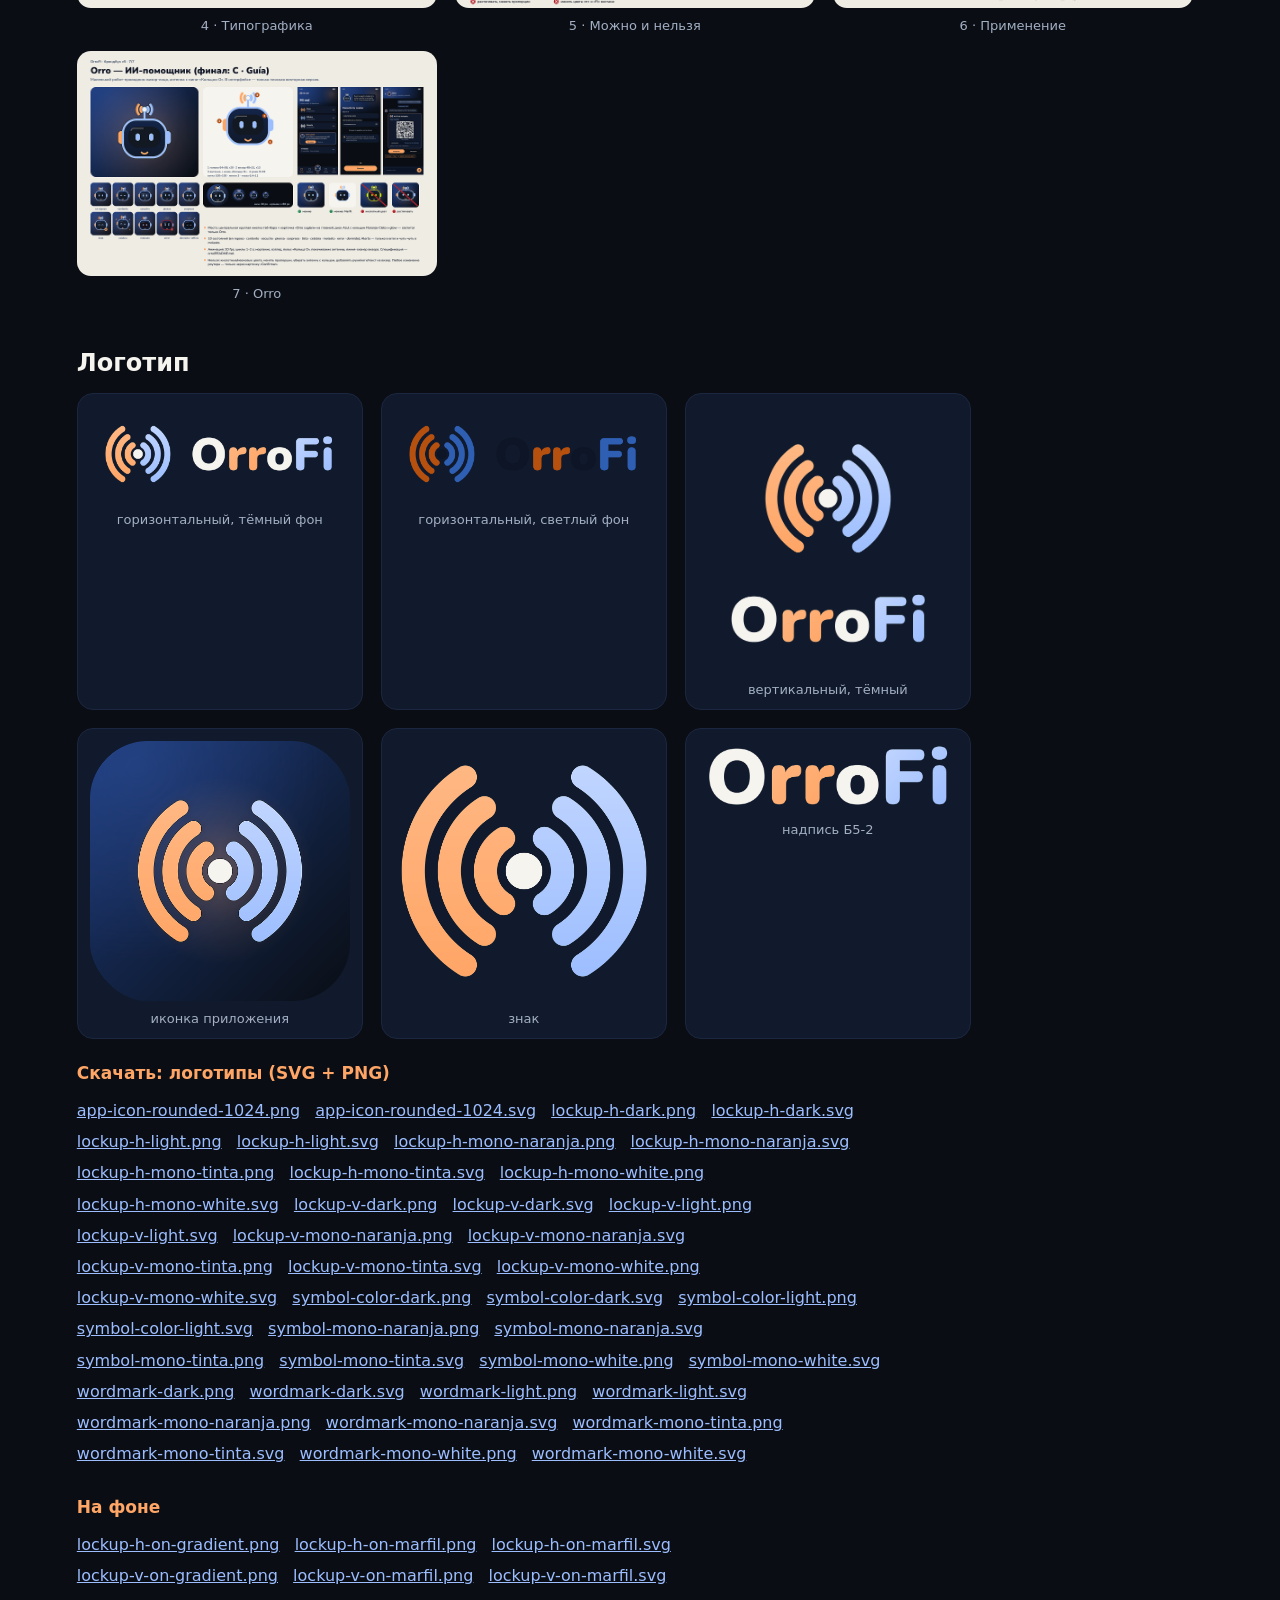
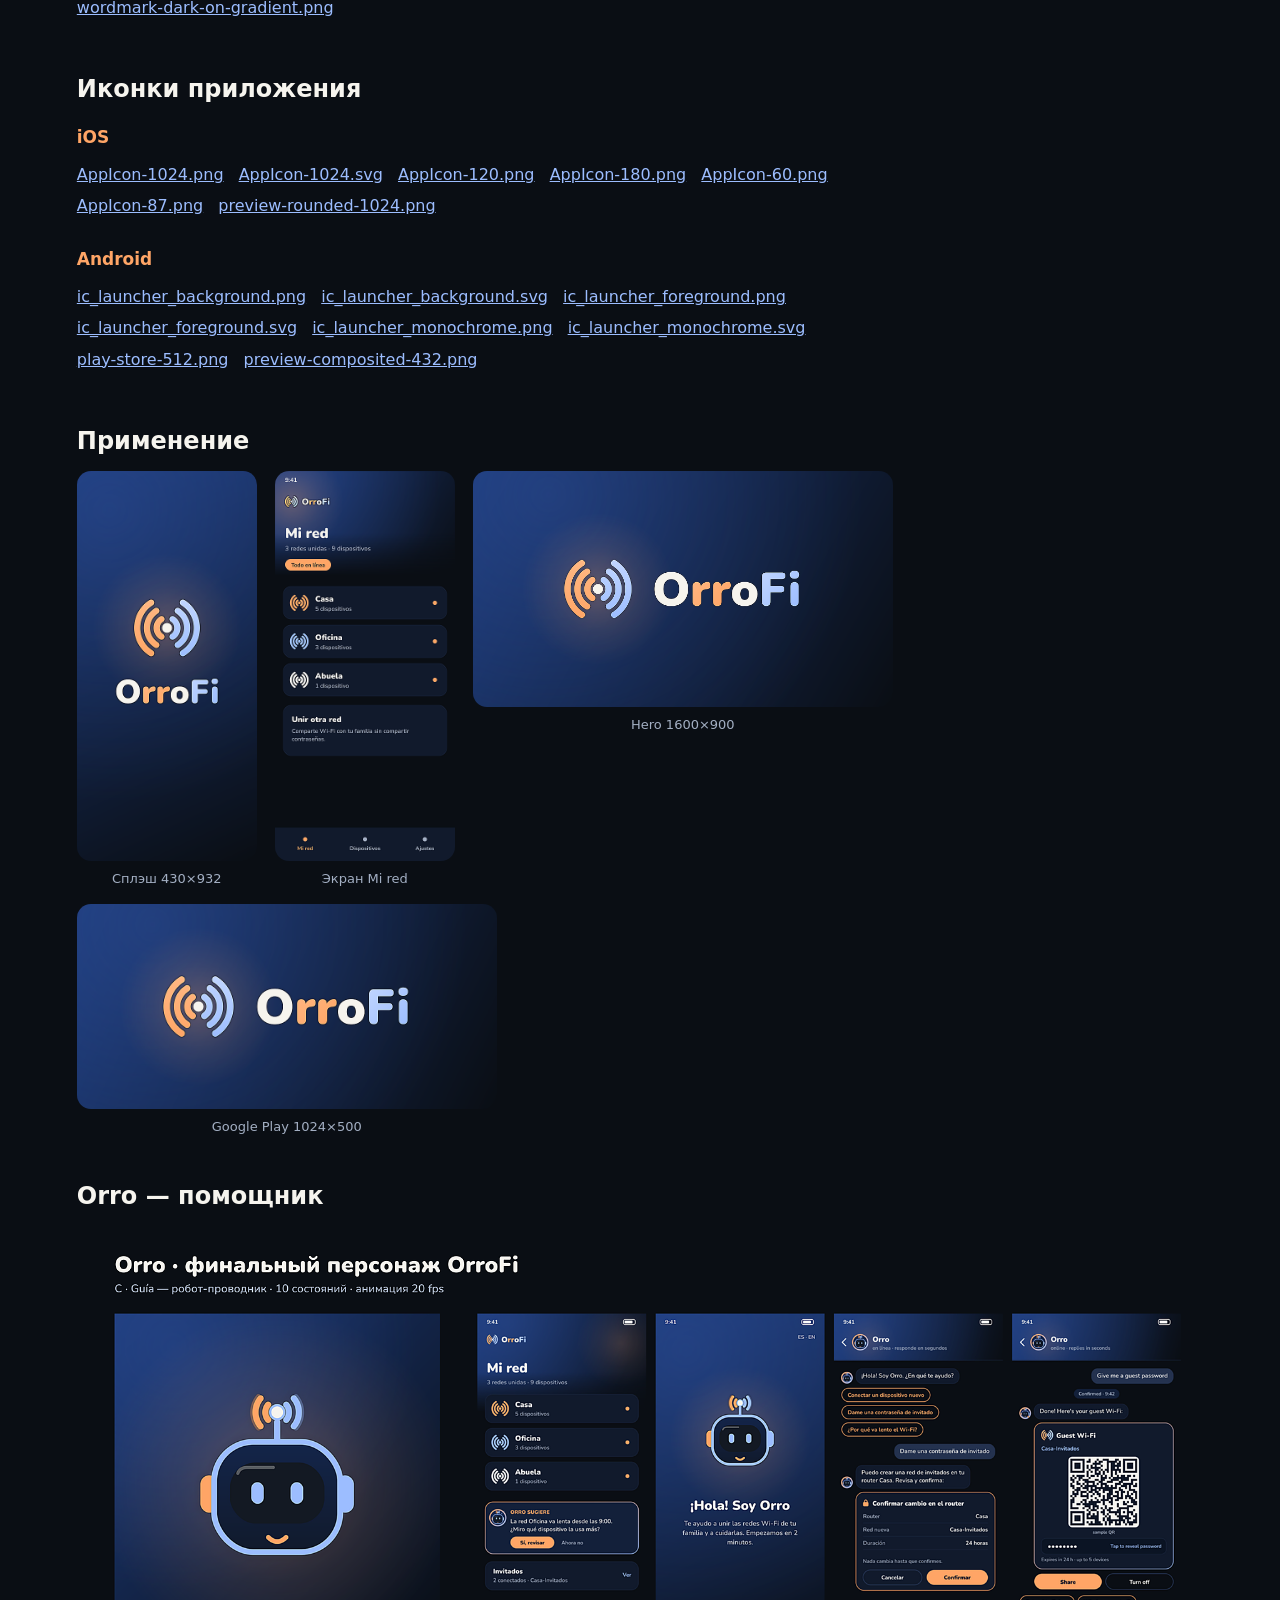
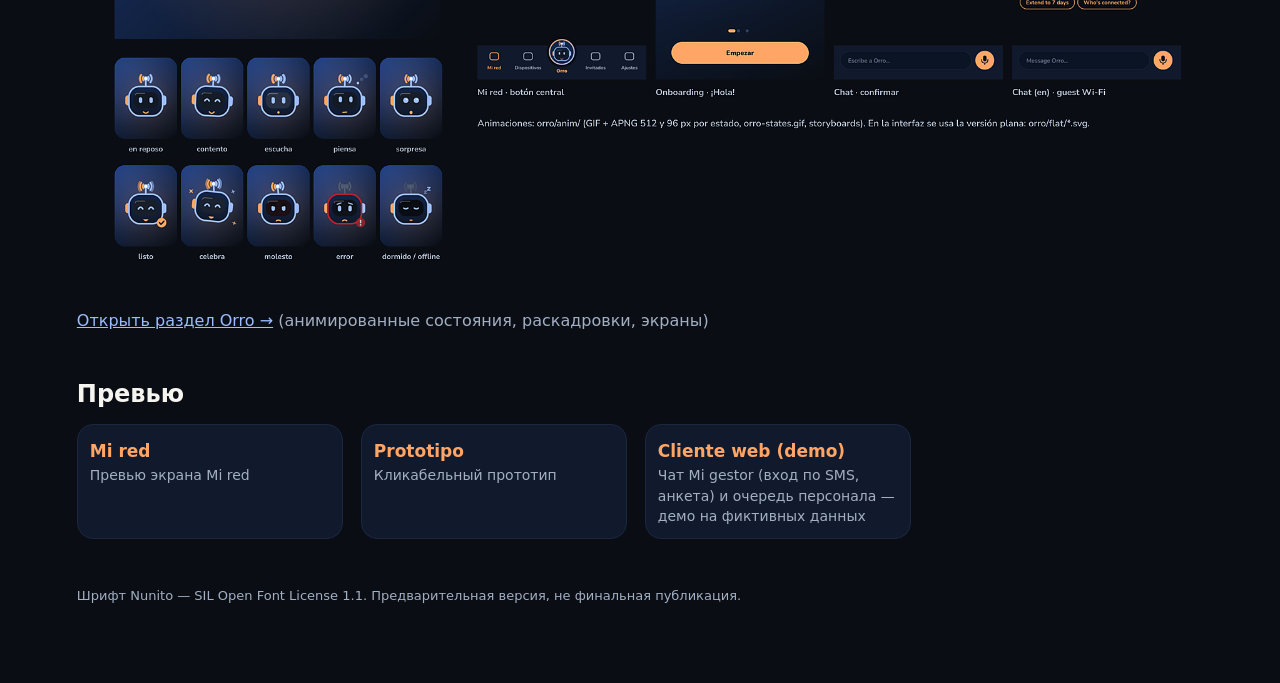
==== commit 9a12b252: "Añade vista previa demo del cliente web (chat Mi gestor con login SMS y encuesta, mock)" ====
--- a/index.html
+++ b/index.html
@@ -7,7 +7,7 @@
 figcaption{font-size:13px;color:#A3AFC3;margin-top:6px;text-align:center}.tile{background:#111A2C;border:1px solid #1B2740;border-radius:16px;padding:12px}
 .dl a{display:inline-block;margin:0 10px 8px 0}nav a{margin-right:16px}</style></head><body>
 <header><h1>OrroFi · брендбук v5</h1><p>Предпросмотр бренда: логотип «Кольцо O», надпись OrroFi, палитра, иконки, применение и помощник Orro. ES / EN — языки продукта.</p>
-<nav><a href="#overview">Обзор</a><a href="#pages">Страницы</a><a href="#logo">Логотип</a><a href="#icons">Иконки</a><a href="#usage">Применение</a><a href="orro/index.html">Orro</a></nav></header>
+<nav><a href="#overview">Обзор</a><a href="#pages">Страницы</a><a href="#logo">Логотип</a><a href="#icons">Иконки</a><a href="#usage">Применение</a><a href="orro/index.html">Orro</a><a href="#previews">Превью</a><a href="cliente-web/">Cliente web (demo)</a></nav></header>
 <main>
 <h2 id="overview">Обзор</h2><a href="brandbook/overview-v5.png"><img src="brandbook/overview-v5.png" alt="Обзор брендбука OrroFi v5"></a>
 <h2 id="pages">Страницы 1–7</h2><div class="row"><figure><a href="brandbook/brandbook-v5-1.png"><img src="brandbook/brandbook-v5-1.png" alt="1 · Логотип" width="360" loading="lazy"></a><figcaption>1 · Логотип</figcaption></figure><figure><a href="brandbook/brandbook-v5-2.png"><img src="brandbook/brandbook-v5-2.png" alt="2 · Охранное поле и размеры" width="360" loading="lazy"></a><figcaption>2 · Охранное поле и размеры</figcaption></figure><figure><a href="brandbook/brandbook-v5-3.png"><img src="brandbook/brandbook-v5-3.png" alt="3 · Цвета и контраст" width="360" loading="lazy"></a><figcaption>3 · Цвета и контраст</figcaption></figure><figure><a href="brandbook/brandbook-v5-4.png"><img src="brandbook/brandbook-v5-4.png" alt="4 · Типографика" width="360" loading="lazy"></a><figcaption>4 · Типографика</figcaption></figure><figure><a href="brandbook/brandbook-v5-5.png"><img src="brandbook/brandbook-v5-5.png" alt="5 · Можно и нельзя" width="360" loading="lazy"></a><figcaption>5 · Можно и нельзя</figcaption></figure><figure><a href="brandbook/brandbook-v5-6.png"><img src="brandbook/brandbook-v5-6.png" alt="6 · Применение" width="360" loading="lazy"></a><figcaption>6 · Применение</figcaption></figure><figure><a href="brandbook/brandbook-v5-7-orro.png"><img src="brandbook/brandbook-v5-7-orro.png" alt="7 · Orro" width="360" loading="lazy"></a><figcaption>7 · Orro</figcaption></figure></div>
@@ -20,5 +20,6 @@
 <h2 id="orro">Orro — помощник</h2>
 <a href="orro/index.html"><img src="orro/orro-final-overview.png" alt="Orro: персонаж, состояния, экраны" loading="lazy"></a>
 <p><a href="orro/index.html">Открыть раздел Orro →</a> (анимированные состояния, раскадровки, экраны)</p>
+<h2 id="previews">Превью</h2><div class="row"><a class="tile" style="width:240px;text-decoration:none" href="mi-red/index.html"><h3 style="margin:4px 0">Mi red</h3><p style="margin:0;font-size:14px">Превью экрана Mi red</p></a><a class="tile" style="width:240px;text-decoration:none" href="prototipo/index.html"><h3 style="margin:4px 0">Prototipo</h3><p style="margin:0;font-size:14px">Кликабельный прототип</p></a><a class="tile" style="width:240px;text-decoration:none" href="cliente-web/"><h3 style="margin:4px 0">Cliente web (demo)</h3><p style="margin:0;font-size:14px">Чат Mi gestor (вход по SMS, анкета) и очередь персонала — демо на фиктивных данных</p></a></div>
 <p style="margin-top:48px;font-size:13px">Шрифт Nunito — SIL Open Font License 1.1. Предварительная версия, не финальная публикация.</p>
 </main></body></html>
